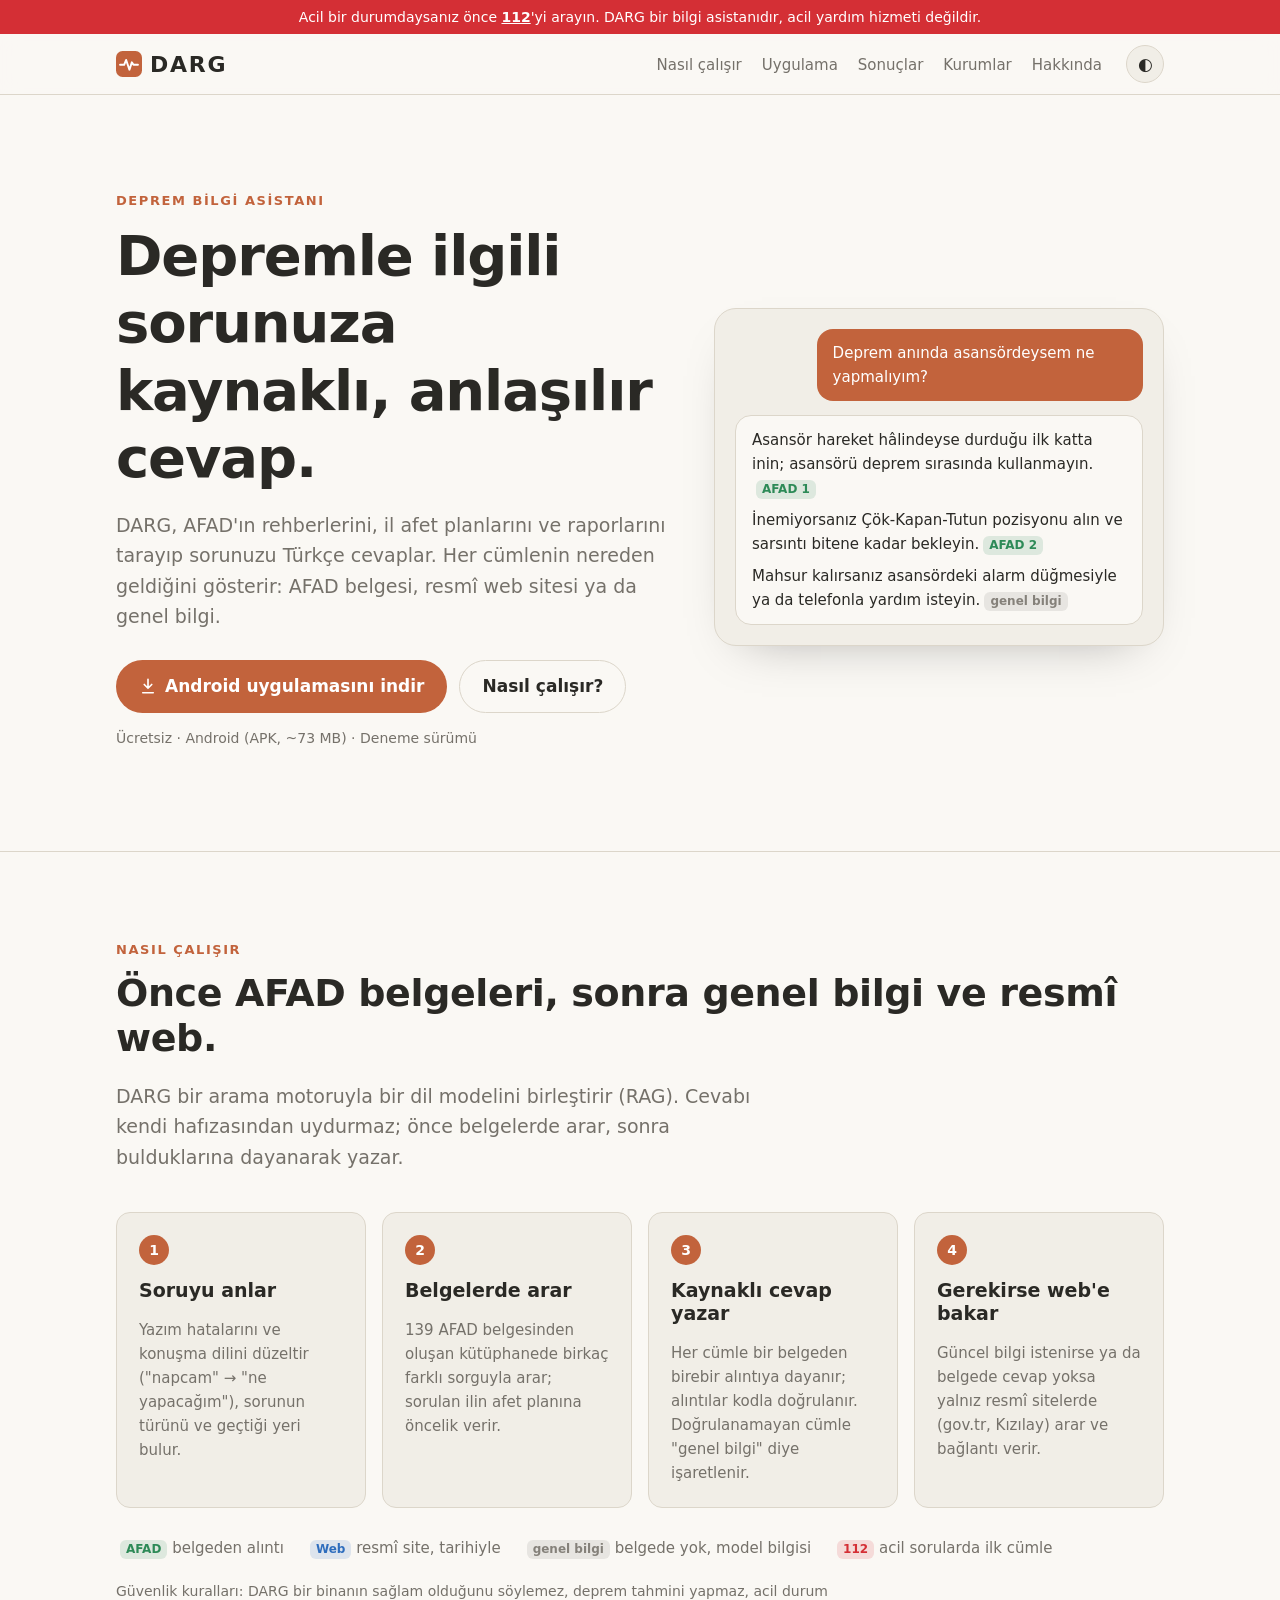
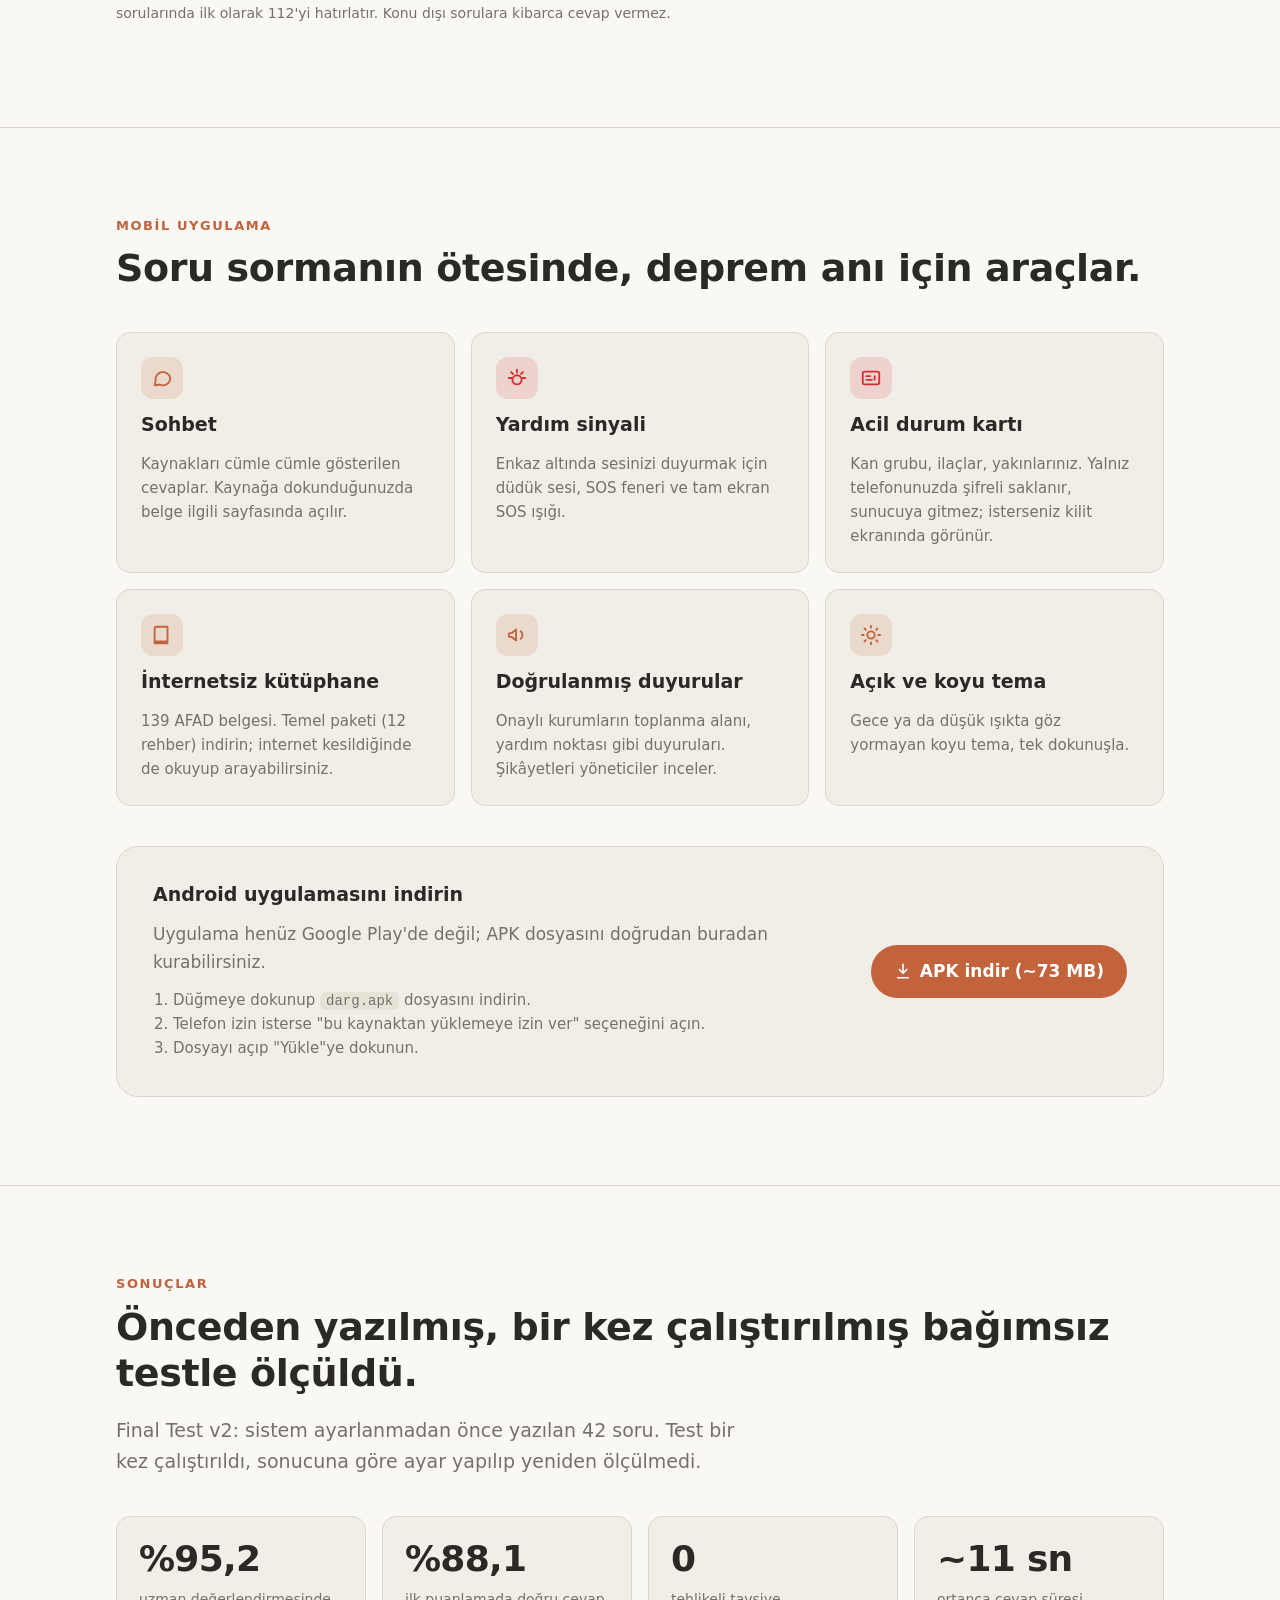
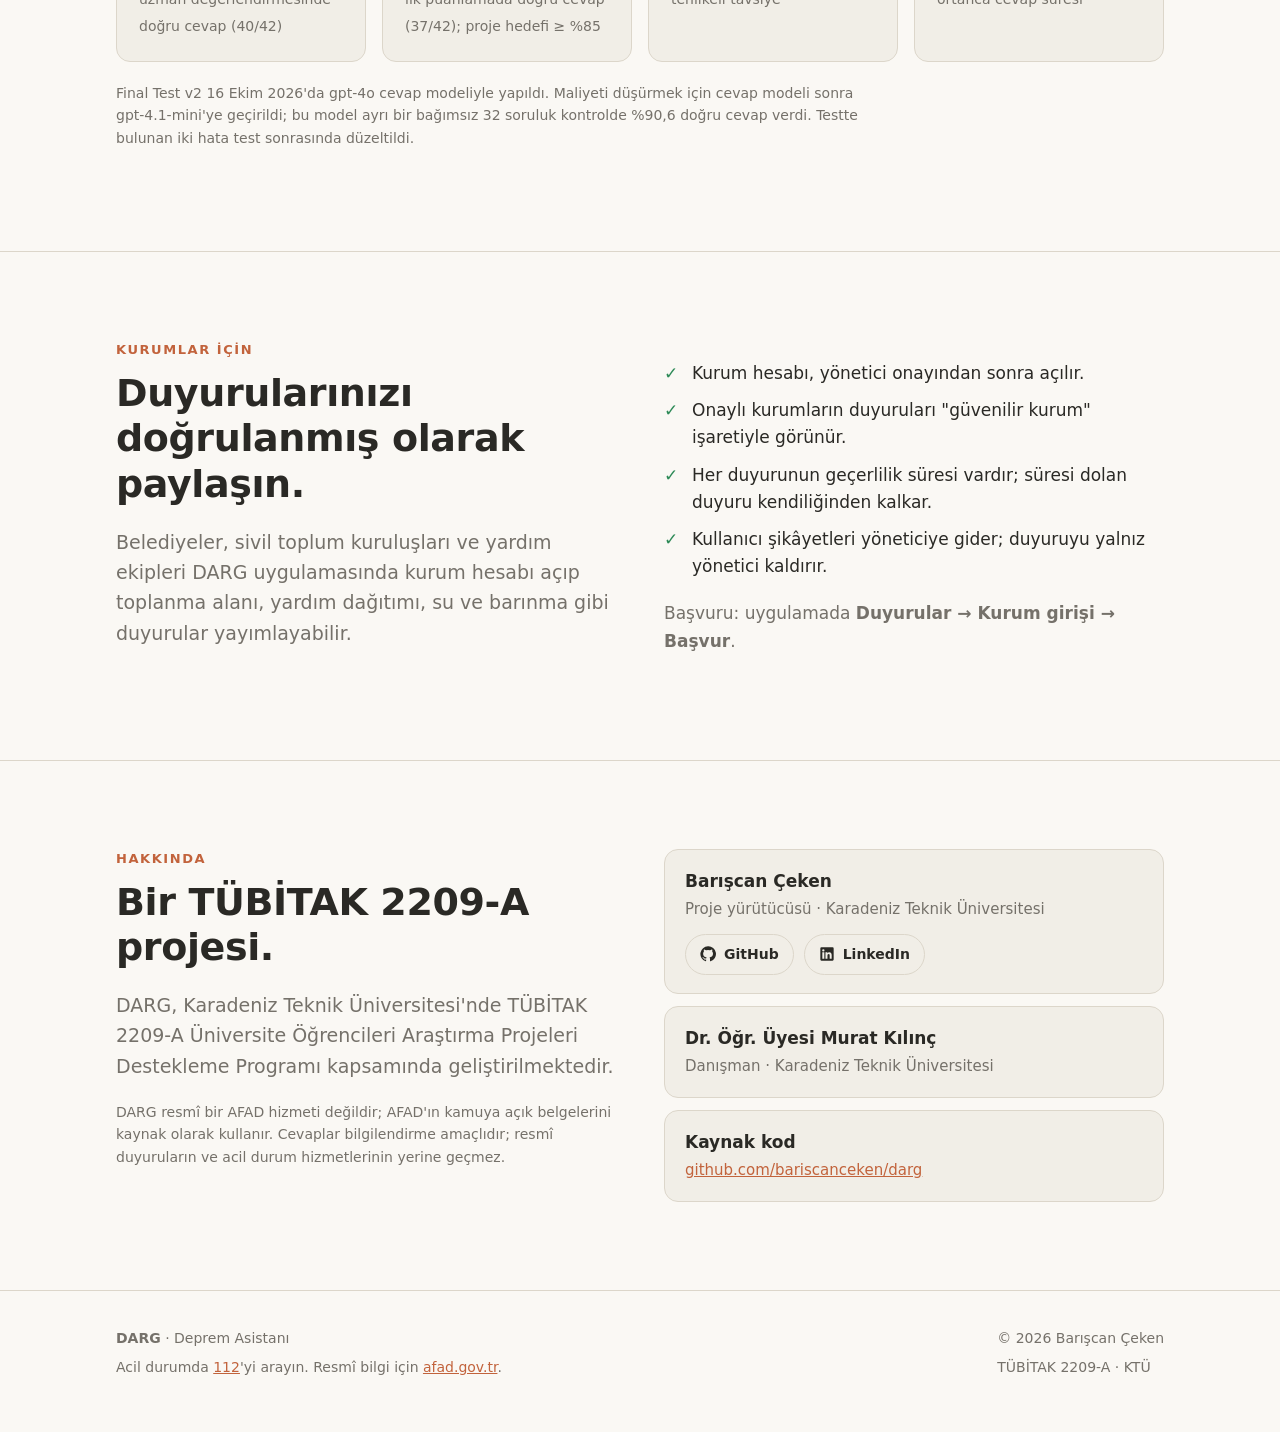
==== website/index.html @ 439f86ca "add the darg.network web site served by caddy. - one-page site in website/ (plain html/css, mobile a" ====
<!doctype html>
<html lang="tr">
<head>
  <meta charset="utf-8">
  <meta name="viewport" content="width=device-width, initial-scale=1">
  <title>DARG – Deprem Asistanı</title>
  <meta name="description" content="DARG, AFAD belgelerine dayanarak Türkçe deprem sorularını kaynak göstererek cevaplayan yapay zekâ asistanı ve mobil uygulaması.">
  <meta name="theme-color" content="#c2633c">
  <meta property="og:title" content="DARG – Deprem Asistanı">
  <meta property="og:description" content="Deprem sorularınıza AFAD belgelerine dayalı, kaynaklı cevaplar.">
  <meta property="og:type" content="website">
  <meta property="og:url" content="https://darg.network/">
  <link rel="icon" href="favicon.svg" type="image/svg+xml">
  <link rel="stylesheet" href="style.css">
  <script>
    // set the saved theme before the page paints, so it does not flash
    try { var t = localStorage.getItem("darg-theme"); if (t) document.documentElement.dataset.theme = t; } catch (e) {}
  </script>
</head>
<body>

<div class="alert">Acil bir durumdaysanız önce <a href="tel:112">112</a>'yi arayın. DARG bir bilgi asistanıdır, acil yardım hizmeti değildir.</div>

<header>
  <nav class="wrap nav" aria-label="Ana menü">
    <a class="logo" href="#">
      <svg viewBox="0 0 32 32" aria-hidden="true"><rect width="32" height="32" rx="8" fill="var(--accent)"/><path d="M5 17h5l2.5-6 4 12 3-9 2 3H27" fill="none" stroke="var(--accent-text)" stroke-width="2.4" stroke-linecap="round" stroke-linejoin="round"/></svg>
      DARG
    </a>
    <ul>
      <li><a href="#nasil">Nasıl çalışır</a></li>
      <li><a href="#uygulama">Uygulama</a></li>
      <li><a href="#sonuclar">Sonuçlar</a></li>
      <li><a href="#kurumlar">Kurumlar</a></li>
      <li><a href="#hakkinda">Hakkında</a></li>
    </ul>
    <button class="theme-btn" id="theme-btn" type="button" aria-label="Açık/koyu tema">◐</button>
  </nav>
</header>

<main>

  <section class="hero">
    <div class="wrap hero-grid">
      <div>
        <p class="eyebrow">Deprem bilgi asistanı</p>
        <h1>Depremle ilgili sorunuza kaynaklı, anlaşılır cevap.</h1>
        <p class="lead">DARG, AFAD'ın rehberlerini, il afet planlarını ve raporlarını tarayıp sorunuzu Türkçe cevaplar.
          Her cümlenin nereden geldiğini gösterir: AFAD belgesi, resmî web sitesi ya da genel bilgi.</p>
        <div class="actions">
          <a class="btn btn-primary" href="/indir/darg.apk" download>
            <svg width="18" height="18" viewBox="0 0 24 24" aria-hidden="true"><path d="M12 3v12m0 0-5-5m5 5 5-5M5 21h14" fill="none" stroke="currentColor" stroke-width="2.2" stroke-linecap="round" stroke-linejoin="round"/></svg>
            Android uygulamasını indir
          </a>
          <a class="btn btn-ghost" href="#nasil">Nasıl çalışır?</a>
        </div>
        <p class="note">Ücretsiz · Android (APK, ~73 MB) · Deneme sürümü</p>
      </div>

      <div class="chat" aria-label="Örnek soru ve cevap">
        <div class="bubble q">Deprem anında asansördeysem ne yapmalıyım?</div>
        <div class="bubble a">
          <p>Asansör hareket hâlindeyse durduğu ilk katta inin; asansörü deprem sırasında kullanmayın.<span class="tag afad">AFAD 1</span></p>
          <p>İnemiyorsanız Çök-Kapan-Tutun pozisyonu alın ve sarsıntı bitene kadar bekleyin.<span class="tag afad">AFAD 2</span></p>
          <p>Mahsur kalırsanız asansördeki alarm düğmesiyle ya da telefonla yardım isteyin.<span class="tag gen">genel bilgi</span></p>
        </div>
      </div>
    </div>
  </section>

  <section id="nasil">
    <div class="wrap">
      <p class="eyebrow">Nasıl çalışır</p>
      <h2>Önce AFAD belgeleri, sonra genel bilgi ve resmî web.</h2>
      <p class="lead">DARG bir arama motoruyla bir dil modelini birleştirir (RAG). Cevabı kendi hafızasından uydurmaz;
        önce belgelerde arar, sonra bulduklarına dayanarak yazar.</p>

      <div class="steps">
        <div class="step">
          <h3>Soruyu anlar</h3>
          <p>Yazım hatalarını ve konuşma dilini düzeltir ("napcam" → "ne yapacağım"), sorunun türünü ve geçtiği yeri bulur.</p>
        </div>
        <div class="step">
          <h3>Belgelerde arar</h3>
          <p>139 AFAD belgesinden oluşan kütüphanede birkaç farklı sorguyla arar; sorulan ilin afet planına öncelik verir.</p>
        </div>
        <div class="step">
          <h3>Kaynaklı cevap yazar</h3>
          <p>Her cümle bir belgeden birebir alıntıya dayanır; alıntılar kodla doğrulanır. Doğrulanamayan cümle "genel bilgi" diye işaretlenir.</p>
        </div>
        <div class="step">
          <h3>Gerekirse web'e bakar</h3>
          <p>Güncel bilgi istenirse ya da belgede cevap yoksa yalnız resmî sitelerde (gov.tr, Kızılay) arar ve bağlantı verir.</p>
        </div>
      </div>

      <div class="legend">
        <span><span class="tag afad">AFAD</span> belgeden alıntı</span>
        <span><span class="tag web">Web</span> resmî site, tarihiyle</span>
        <span><span class="tag gen">genel bilgi</span> belgede yok, model bilgisi</span>
        <span><span class="tag sos">112</span> acil sorularda ilk cümle</span>
      </div>
      <p class="fine">Güvenlik kuralları: DARG bir binanın sağlam olduğunu söylemez, deprem tahmini yapmaz, acil durum sorularında
        ilk olarak 112'yi hatırlatır. Konu dışı sorulara kibarca cevap vermez.</p>
    </div>
  </section>

  <section id="uygulama">
    <div class="wrap">
      <p class="eyebrow">Mobil uygulama</p>
      <h2>Soru sormanın ötesinde, deprem anı için araçlar.</h2>

      <div class="cards">
        <div class="card">
          <div class="icon"><svg viewBox="0 0 24 24" fill="none" stroke="currentColor" stroke-width="2" stroke-linecap="round" stroke-linejoin="round"><path d="M21 12a8 8 0 0 1-11.6 7.1L4 20l1-4.6A8 8 0 1 1 21 12Z"/></svg></div>
          <h3>Sohbet</h3>
          <p>Kaynakları cümle cümle gösterilen cevaplar. Kaynağa dokunduğunuzda belge ilgili sayfasında açılır.</p>
        </div>
        <div class="card sos">
          <div class="icon"><svg viewBox="0 0 24 24" fill="none" stroke="currentColor" stroke-width="2" stroke-linecap="round" stroke-linejoin="round"><path d="M12 3v3M5.6 5.6l2.1 2.1M3 12h3m12 0h3m-2.6-6.4-2.1 2.1"/><circle cx="12" cy="14" r="5"/></svg></div>
          <h3>Yardım sinyali</h3>
          <p>Enkaz altında sesinizi duyurmak için düdük sesi, SOS feneri ve tam ekran SOS ışığı.</p>
        </div>
        <div class="card sos">
          <div class="icon"><svg viewBox="0 0 24 24" fill="none" stroke="currentColor" stroke-width="2" stroke-linecap="round" stroke-linejoin="round"><rect x="3" y="5" width="18" height="14" rx="2"/><path d="M7 10h4M7 14h6M16 10v4"/></svg></div>
          <h3>Acil durum kartı</h3>
          <p>Kan grubu, ilaçlar, yakınlarınız. Yalnız telefonunuzda şifreli saklanır, sunucuya gitmez; isterseniz kilit ekranında görünür.</p>
        </div>
        <div class="card">
          <div class="icon"><svg viewBox="0 0 24 24" fill="none" stroke="currentColor" stroke-width="2" stroke-linecap="round" stroke-linejoin="round"><path d="M4 19V5a2 2 0 0 1 2-2h12v16H6a2 2 0 0 0-2 2Zm0 0a2 2 0 0 0 2 2h12"/></svg></div>
          <h3>İnternetsiz kütüphane</h3>
          <p>139 AFAD belgesi. Temel paketi (12 rehber) indirin; internet kesildiğinde de okuyup arayabilirsiniz.</p>
        </div>
        <div class="card">
          <div class="icon"><svg viewBox="0 0 24 24" fill="none" stroke="currentColor" stroke-width="2" stroke-linecap="round" stroke-linejoin="round"><path d="M3 11v2a1 1 0 0 0 1 1h2l5 4V6L6 10H4a1 1 0 0 0-1 1Zm13-3a5 5 0 0 1 0 8"/></svg></div>
          <h3>Doğrulanmış duyurular</h3>
          <p>Onaylı kurumların toplanma alanı, yardım noktası gibi duyuruları. Şikâyetleri yöneticiler inceler.</p>
        </div>
        <div class="card">
          <div class="icon"><svg viewBox="0 0 24 24" fill="none" stroke="currentColor" stroke-width="2" stroke-linecap="round" stroke-linejoin="round"><circle cx="12" cy="12" r="4"/><path d="M12 2v2m0 16v2M4.9 4.9l1.4 1.4m11.4 11.4 1.4 1.4M2 12h2m16 0h2M4.9 19.1l1.4-1.4M17.7 6.3l1.4-1.4"/></svg></div>
          <h3>Açık ve koyu tema</h3>
          <p>Gece ya da düşük ışıkta göz yormayan koyu tema, tek dokunuşla.</p>
        </div>
      </div>

      <div class="download" id="indir">
        <div>
          <h3>Android uygulamasını indirin</h3>
          <p class="muted" style="margin:0">Uygulama henüz Google Play'de değil; APK dosyasını doğrudan buradan kurabilirsiniz.</p>
          <ol>
            <li>Düğmeye dokunup <code>darg.apk</code> dosyasını indirin.</li>
            <li>Telefon izin isterse "bu kaynaktan yüklemeye izin ver" seçeneğini açın.</li>
            <li>Dosyayı açıp "Yükle"ye dokunun.</li>
          </ol>
        </div>
        <a class="btn btn-primary" href="/indir/darg.apk" download>
          <svg width="18" height="18" viewBox="0 0 24 24" aria-hidden="true"><path d="M12 3v12m0 0-5-5m5 5 5-5M5 21h14" fill="none" stroke="currentColor" stroke-width="2.2" stroke-linecap="round" stroke-linejoin="round"/></svg>
          APK indir (~73 MB)
        </a>
      </div>
    </div>
  </section>

  <section id="sonuclar">
    <div class="wrap">
      <p class="eyebrow">Sonuçlar</p>
      <h2>Önceden yazılmış, bir kez çalıştırılmış bağımsız testle ölçüldü.</h2>
      <p class="lead">Final Test v2: sistem ayarlanmadan önce yazılan 42 soru. Test bir kez çalıştırıldı, sonucuna göre ayar yapılıp yeniden ölçülmedi.</p>

      <div class="stats">
        <div class="stat"><b>%95,2</b><span>uzman değerlendirmesinde doğru cevap (40/42)</span></div>
        <div class="stat"><b>%88,1</b><span>ilk puanlamada doğru cevap (37/42); proje hedefi ≥ %85</span></div>
        <div class="stat"><b>0</b><span>tehlikeli tavsiye</span></div>
        <div class="stat"><b>~11 sn</b><span>ortanca cevap süresi</span></div>
      </div>
      <p class="fine">Final Test v2 16 Ekim 2026'da gpt-4o cevap modeliyle yapıldı. Maliyeti düşürmek için cevap modeli sonra
        gpt-4.1-mini'ye geçirildi; bu model ayrı bir bağımsız 32 soruluk kontrolde %90,6 doğru cevap verdi.
        Testte bulunan iki hata test sonrasında düzeltildi.</p>
    </div>
  </section>

  <section id="kurumlar">
    <div class="wrap split">
      <div>
        <p class="eyebrow">Kurumlar için</p>
        <h2>Duyurularınızı doğrulanmış olarak paylaşın.</h2>
        <p class="lead">Belediyeler, sivil toplum kuruluşları ve yardım ekipleri DARG uygulamasında kurum hesabı açıp
          toplanma alanı, yardım dağıtımı, su ve barınma gibi duyurular yayımlayabilir.</p>
      </div>
      <div>
        <ul class="checks">
          <li>Kurum hesabı, yönetici onayından sonra açılır.</li>
          <li>Onaylı kurumların duyuruları "güvenilir kurum" işaretiyle görünür.</li>
          <li>Her duyurunun geçerlilik süresi vardır; süresi dolan duyuru kendiliğinden kalkar.</li>
          <li>Kullanıcı şikâyetleri yöneticiye gider; duyuruyu yalnız yönetici kaldırır.</li>
        </ul>
        <p class="muted" style="margin-top:20px">Başvuru: uygulamada <b>Duyurular → Kurum girişi → Başvur</b>.</p>
      </div>
    </div>
  </section>

  <section id="hakkinda">
    <div class="wrap split">
      <div>
        <p class="eyebrow">Hakkında</p>
        <h2>Bir TÜBİTAK 2209-A projesi.</h2>
        <p class="lead">DARG, Karadeniz Teknik Üniversitesi'nde TÜBİTAK 2209-A Üniversite Öğrencileri Araştırma Projeleri
          Destekleme Programı kapsamında geliştirilmektedir.</p>
        <p class="fine">DARG resmî bir AFAD hizmeti değildir; AFAD'ın kamuya açık belgelerini kaynak olarak kullanır.
          Cevaplar bilgilendirme amaçlıdır; resmî duyuruların ve acil durum hizmetlerinin yerine geçmez.</p>
      </div>
      <div class="people">
        <div class="person">
          <b>Barışcan Çeken</b>
          <span>Proje yürütücüsü · Karadeniz Teknik Üniversitesi</span>
          <div class="links">
            <a class="btn btn-ghost" href="https://github.com/bariscanceken" target="_blank" rel="noopener">
              <svg viewBox="0 0 24 24" fill="currentColor" aria-hidden="true"><path d="M12 .5a11.5 11.5 0 0 0-3.6 22.4c.6.1.8-.3.8-.6v-2c-3.2.7-3.9-1.5-3.9-1.5-.5-1.3-1.3-1.7-1.3-1.7-1-.7.1-.7.1-.7 1.2.1 1.8 1.2 1.8 1.2 1 1.8 2.7 1.3 3.4 1 .1-.8.4-1.3.7-1.6-2.6-.3-5.3-1.3-5.3-5.7 0-1.3.5-2.3 1.2-3.1-.1-.3-.5-1.5.1-3.1 0 0 1-.3 3.2 1.2a11 11 0 0 1 5.8 0c2.2-1.5 3.2-1.2 3.2-1.2.6 1.6.2 2.8.1 3.1.8.8 1.2 1.9 1.2 3.1 0 4.4-2.7 5.4-5.3 5.7.4.4.8 1.1.8 2.2v3.2c0 .3.2.7.8.6A11.5 11.5 0 0 0 12 .5Z"/></svg>
              GitHub
            </a>
            <a class="btn btn-ghost" href="https://www.linkedin.com/in/LINKEDIN_KULLANICI_ADI/" target="_blank" rel="noopener">
              <svg viewBox="0 0 24 24" fill="currentColor" aria-hidden="true"><path d="M20.4 2H3.6A1.6 1.6 0 0 0 2 3.6v16.8A1.6 1.6 0 0 0 3.6 22h16.8a1.6 1.6 0 0 0 1.6-1.6V3.6A1.6 1.6 0 0 0 20.4 2ZM8 19H5V9.5h3V19ZM6.5 8.2a1.7 1.7 0 1 1 0-3.5 1.7 1.7 0 0 1 0 3.5ZM19 19h-3v-4.6c0-1.1 0-2.5-1.5-2.5S12.7 13 12.7 14.3V19h-3V9.5h2.9v1.3a3.2 3.2 0 0 1 2.8-1.6c3 0 3.6 2 3.6 4.6V19Z"/></svg>
              LinkedIn
            </a>
          </div>
        </div>
        <div class="person">
          <b>Dr. Öğr. Üyesi Murat Kılınç</b>
          <span>Danışman · Karadeniz Teknik Üniversitesi</span>
        </div>
        <div class="person">
          <b>Kaynak kod</b>
          <span><a href="https://github.com/bariscanceken/darg" target="_blank" rel="noopener">github.com/bariscanceken/darg</a></span>
        </div>
      </div>
    </div>
  </section>

</main>

<footer>
  <div class="wrap row">
    <div>
      <p><b>DARG</b> · Deprem Asistanı</p>
      <p>Acil durumda <a href="tel:112">112</a>'yi arayın. Resmî bilgi için <a href="https://www.afad.gov.tr" target="_blank" rel="noopener">afad.gov.tr</a>.</p>
    </div>
    <div>
      <p>© <span id="year">2026</span> Barışcan Çeken</p>
      <p>TÜBİTAK 2209-A · KTÜ</p>
    </div>
  </div>
</footer>

<script src="script.js"></script>
</body>
</html>
---- website/style.css ----
/* DARG web site. Colours follow the mobile app (mobile/lib/theme.dart); the accent is the one to change once the
   logo arrives. Light is the default, dark follows the system unless the visitor picks one (data-theme). */
:root {
  --bg: #faf8f4;
  --surface: #f1eee7;
  --surface-high: #e7e2d8;
  --border: #dcd6ca;
  --text: #2a2925;
  --muted: #75716a;
  --accent: #c2633c;
  --accent-text: #ffffff;
  --emergency: #d42f35;
  --afad: #2d8a57;
  --web: #2e6dbd;
  --general: #85817a;
  --radius: 14px;
  --max: 1080px;
  color-scheme: light;
}

@media (prefers-color-scheme: dark) {
  :root:not([data-theme="light"]) {
    --bg: #1f1e1c;
    --surface: #2a2927;
    --surface-high: #353431;
    --border: #3e3d39;
    --text: #ece9e2;
    --muted: #a19e96;
    --accent: #d9774f;
    --accent-text: #1f1e1c;
    --emergency: #e5484d;
    --afad: #6fbf8b;
    --web: #6ea8e8;
    --general: #8c8981;
    color-scheme: dark;
  }
}

:root[data-theme="dark"] {
  --bg: #1f1e1c;
  --surface: #2a2927;
  --surface-high: #353431;
  --border: #3e3d39;
  --text: #ece9e2;
  --muted: #a19e96;
  --accent: #d9774f;
  --accent-text: #1f1e1c;
  --emergency: #e5484d;
  --afad: #6fbf8b;
  --web: #6ea8e8;
  --general: #8c8981;
  color-scheme: dark;
}

* { box-sizing: border-box; }

html { scroll-behavior: smooth; scroll-padding-top: 72px; }

body {
  margin: 0;
  background: var(--bg);
  color: var(--text);
  font-family: "Inter", system-ui, -apple-system, "Segoe UI", Roboto, sans-serif;
  font-size: 17px;
  line-height: 1.6;
  -webkit-font-smoothing: antialiased;
}

a { color: var(--accent); }
img, svg { display: block; max-width: 100%; }

.wrap { max-width: var(--max); margin: 0 auto; padding: 0 16px; }

/* --- emergency strip and header --- */
.alert {
  background: var(--emergency);
  color: #fff;
  text-align: center;
  font-size: 14px;
  padding: 6px 16px;
}
.alert a { color: #fff; font-weight: 700; }

header {
  position: sticky;
  top: 0;
  z-index: 10;
  background: color-mix(in srgb, var(--bg) 88%, transparent);
  backdrop-filter: blur(10px);
  border-bottom: 1px solid var(--border);
}
.nav { display: flex; align-items: center; gap: 24px; height: 60px; }
.logo {
  font-weight: 800;
  font-size: 22px;
  letter-spacing: 0.08em;
  color: var(--text);
  text-decoration: none;
  display: flex;
  align-items: center;
  gap: 8px;
}
.logo svg { width: 26px; height: 26px; }
.nav ul { list-style: none; display: flex; gap: 20px; margin: 0 0 0 auto; padding: 0; }
.nav ul a { color: var(--muted); text-decoration: none; font-size: 15px; }
.nav ul a:hover { color: var(--text); }
.theme-btn {
  background: var(--surface);
  border: 1px solid var(--border);
  color: var(--text);
  border-radius: 999px;
  width: 38px;
  height: 38px;
  cursor: pointer;
  font-size: 17px;
  flex: none;
}

/* --- buttons --- */
.btn {
  display: inline-flex;
  align-items: center;
  gap: 8px;
  padding: 12px 22px;
  border-radius: 999px;
  font-weight: 600;
  text-decoration: none;
  border: 1px solid transparent;
}
.btn-primary { background: var(--accent); color: var(--accent-text); }
.btn-primary:hover { filter: brightness(1.06); }
.btn-ghost { border-color: var(--border); color: var(--text); }
.btn-ghost:hover { background: var(--surface); }

/* --- sections --- */
section { padding: 88px 0; }
section + section { border-top: 1px solid var(--border); }
.eyebrow {
  color: var(--accent);
  font-weight: 700;
  font-size: 13px;
  letter-spacing: 0.12em;
  text-transform: uppercase;
  margin: 0 0 10px;
}
h1, h2, h3 { line-height: 1.2; margin: 0 0 16px; }
h1 { font-size: clamp(34px, 6vw, 56px); letter-spacing: -0.02em; }
h2 { font-size: clamp(26px, 4vw, 38px); letter-spacing: -0.01em; }
h3 { font-size: 19px; }
.lead { font-size: 19px; color: var(--muted); max-width: 640px; }
.muted { color: var(--muted); }

/* --- hero --- */
.hero { padding: 96px 0 88px; }
.hero-grid { display: grid; grid-template-columns: 1.1fr 0.9fr; gap: 48px; align-items: center; }
.hero .actions { display: flex; flex-wrap: wrap; gap: 12px; margin-top: 28px; }
.hero .note { font-size: 14px; color: var(--muted); margin-top: 14px; }

/* the sample answer in the hero: what a DARG answer looks like */
.chat {
  background: var(--surface);
  border: 1px solid var(--border);
  border-radius: 22px;
  padding: 20px;
  box-shadow: 0 20px 50px -30px rgba(0, 0, 0, 0.35);
}
.bubble { border-radius: 16px; padding: 12px 16px; font-size: 15px; }
.bubble.q {
  background: var(--accent);
  color: var(--accent-text);
  margin-left: auto;
  max-width: 80%;
  width: fit-content;
  margin-bottom: 14px;
}
.bubble.a { background: var(--bg); border: 1px solid var(--border); }
.bubble.a p { margin: 0 0 8px; }
.bubble.a p:last-child { margin: 0; }
.tag {
  display: inline-block;
  font-size: 12px;
  font-weight: 700;
  border-radius: 6px;
  padding: 0 6px;
  margin-left: 4px;
  white-space: nowrap;
}
.tag.afad { color: var(--afad); background: color-mix(in srgb, var(--afad) 14%, transparent); }
.tag.web { color: var(--web); background: color-mix(in srgb, var(--web) 14%, transparent); }
.tag.gen { color: var(--general); background: color-mix(in srgb, var(--general) 16%, transparent); }
.tag.sos { color: var(--emergency); background: color-mix(in srgb, var(--emergency) 14%, transparent); }

/* --- how it works --- */
.steps { display: grid; grid-template-columns: repeat(4, 1fr); gap: 16px; margin-top: 40px; counter-reset: step; }
.step {
  background: var(--surface);
  border: 1px solid var(--border);
  border-radius: var(--radius);
  padding: 22px;
  position: relative;
}
.step::before {
  counter-increment: step;
  content: counter(step);
  display: grid;
  place-items: center;
  width: 30px;
  height: 30px;
  border-radius: 50%;
  background: var(--accent);
  color: var(--accent-text);
  font-weight: 700;
  font-size: 14px;
  margin-bottom: 14px;
}
.step p { margin: 0; color: var(--muted); font-size: 15px; }
.legend { display: flex; flex-wrap: wrap; gap: 10px 22px; margin-top: 28px; font-size: 15px; color: var(--muted); }

/* --- features --- */
.cards { display: grid; grid-template-columns: repeat(3, 1fr); gap: 16px; margin-top: 40px; }
.card {
  background: var(--surface);
  border: 1px solid var(--border);
  border-radius: var(--radius);
  padding: 24px;
}
.card .icon {
  width: 42px;
  height: 42px;
  border-radius: 12px;
  display: grid;
  place-items: center;
  background: color-mix(in srgb, var(--accent) 15%, transparent);
  color: var(--accent);
  margin-bottom: 14px;
}
.card .icon svg { width: 22px; height: 22px; }
.card.sos .icon { background: color-mix(in srgb, var(--emergency) 15%, transparent); color: var(--emergency); }
.card p { margin: 0; color: var(--muted); font-size: 15px; }

/* --- download --- */
.download {
  display: grid;
  grid-template-columns: 1fr auto;
  gap: 32px;
  align-items: center;
  background: var(--surface);
  border: 1px solid var(--border);
  border-radius: 22px;
  padding: 36px;
  margin-top: 40px;
}
.download ol { margin: 12px 0 0; padding-left: 20px; color: var(--muted); font-size: 15px; }
.download code {
  background: var(--surface-high);
  padding: 1px 6px;
  border-radius: 6px;
  font-size: 14px;
}

/* --- results --- */
.stats { display: grid; grid-template-columns: repeat(4, 1fr); gap: 16px; margin-top: 40px; }
.stat {
  background: var(--surface);
  border: 1px solid var(--border);
  border-radius: var(--radius);
  padding: 22px;
}
.stat b { display: block; font-size: 36px; line-height: 1.1; letter-spacing: -0.02em; margin-bottom: 6px; }
.stat span { color: var(--muted); font-size: 14px; }
.fine { font-size: 14px; color: var(--muted); margin-top: 20px; max-width: 760px; }

/* --- institutions and about --- */
.split { display: grid; grid-template-columns: 1fr 1fr; gap: 48px; align-items: start; }
.checks { list-style: none; padding: 0; margin: 20px 0 0; }
.checks li { padding-left: 28px; position: relative; margin-bottom: 10px; }
.checks li::before { content: "✓"; position: absolute; left: 0; color: var(--afad); font-weight: 700; }
.people { display: grid; gap: 12px; }
.person {
  background: var(--surface);
  border: 1px solid var(--border);
  border-radius: var(--radius);
  padding: 18px 20px;
}
.person b { display: block; }
.person span { color: var(--muted); font-size: 15px; }
.links { display: flex; flex-wrap: wrap; gap: 10px; margin-top: 12px; }
.links a { font-size: 14px; padding: 8px 14px; }
.links svg { width: 16px; height: 16px; }

/* --- footer --- */
footer { border-top: 1px solid var(--border); padding: 36px 0 48px; font-size: 14px; color: var(--muted); }
footer .row { display: flex; flex-wrap: wrap; justify-content: space-between; gap: 16px; }
footer p { margin: 0 0 6px; }

/* --- small screens --- */
@media (max-width: 900px) {
  .hero-grid, .split, .download { grid-template-columns: 1fr; }
  .steps, .stats { grid-template-columns: repeat(2, 1fr); }
  .cards { grid-template-columns: repeat(2, 1fr); }
}
@media (max-width: 640px) {
  .nav ul { display: none; }
  .theme-btn { margin-left: auto; }
  section { padding: 64px 0; }
  .hero { padding: 56px 0 64px; }
  .steps, .cards { grid-template-columns: 1fr; }
  .download { padding: 24px; }
}
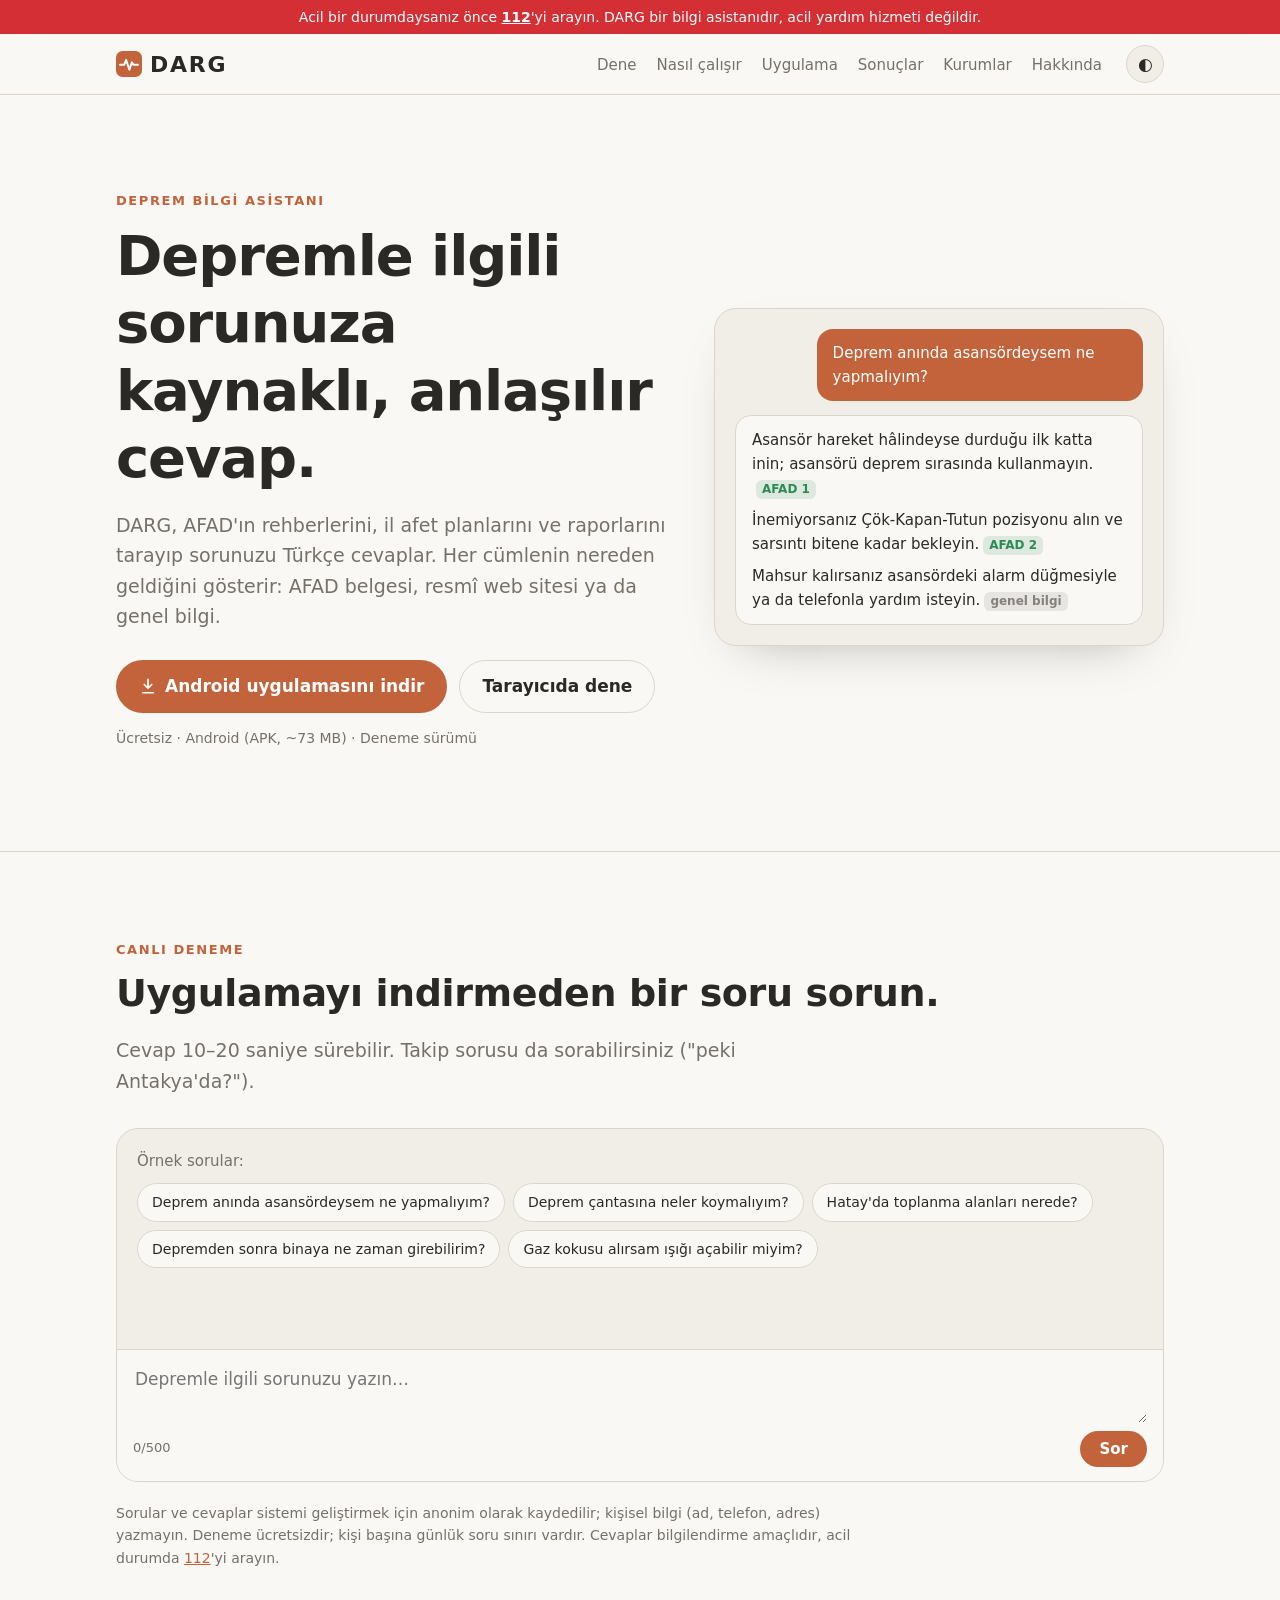
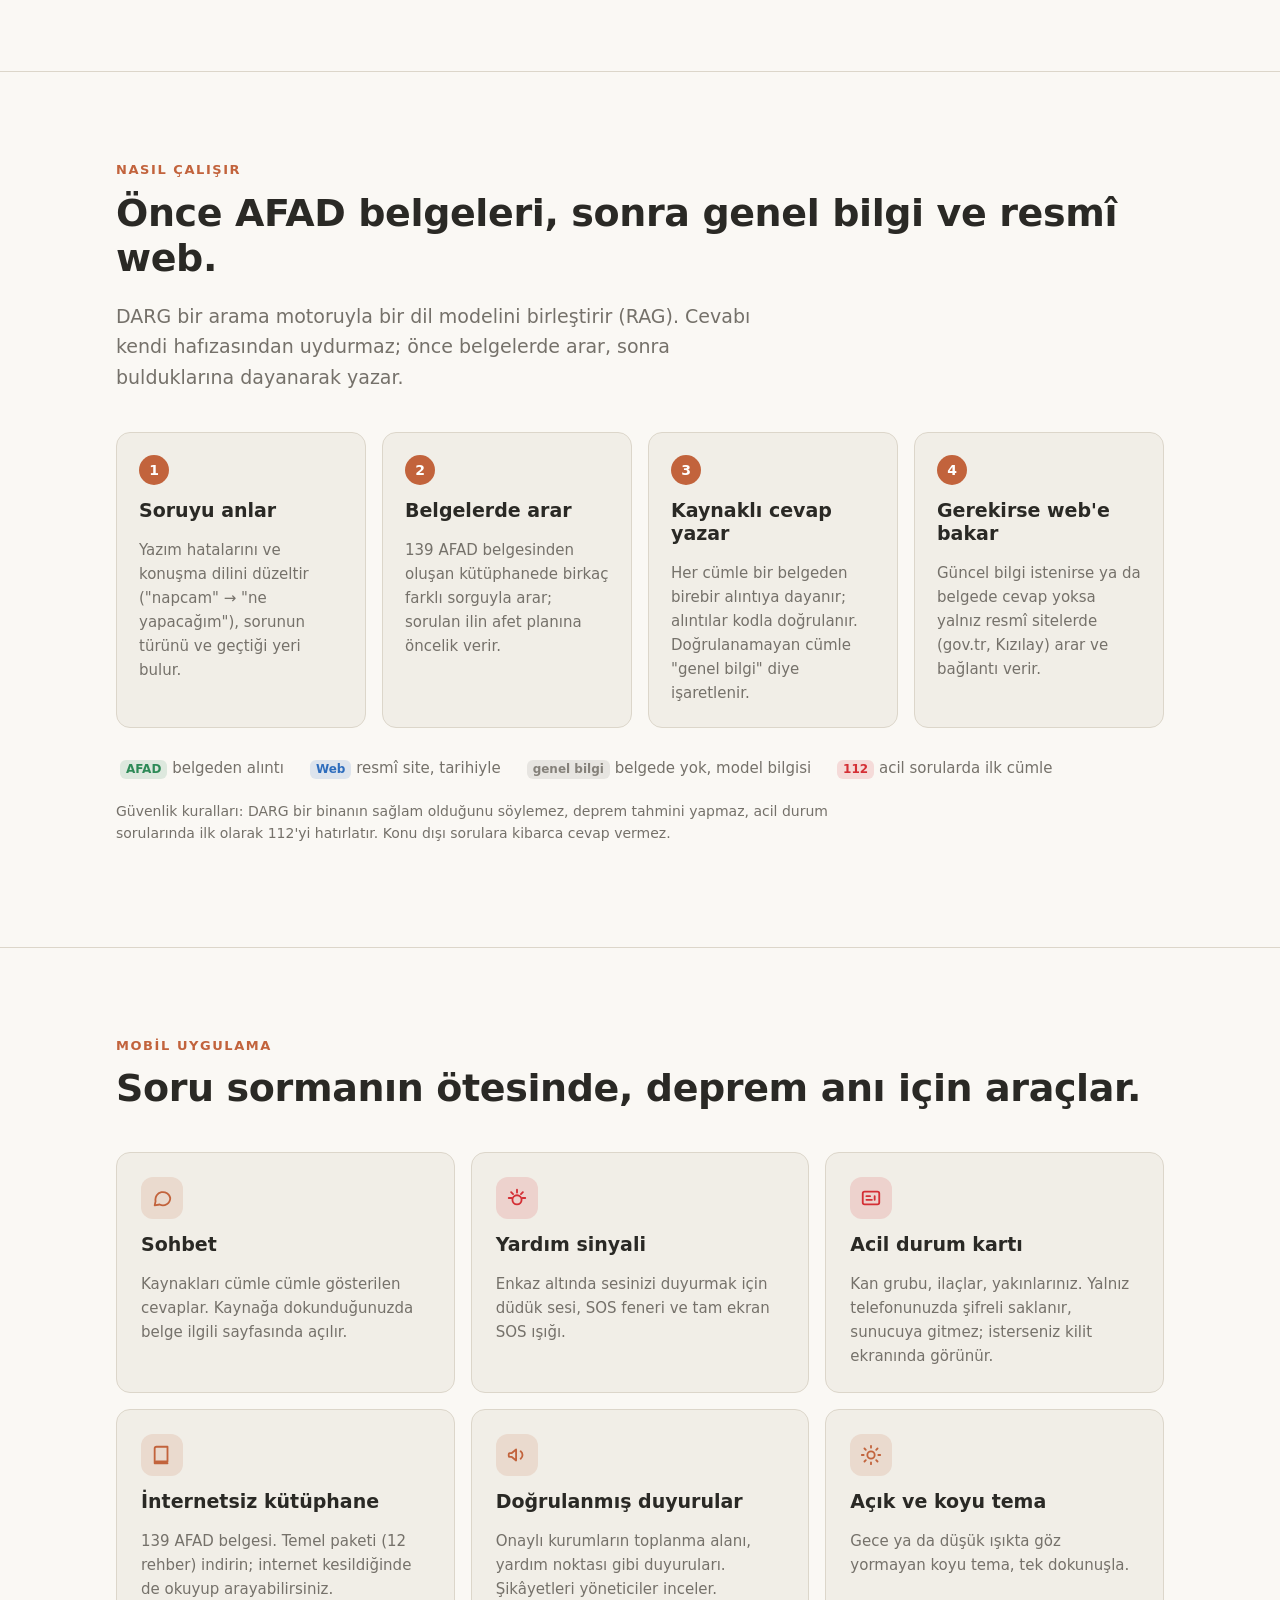
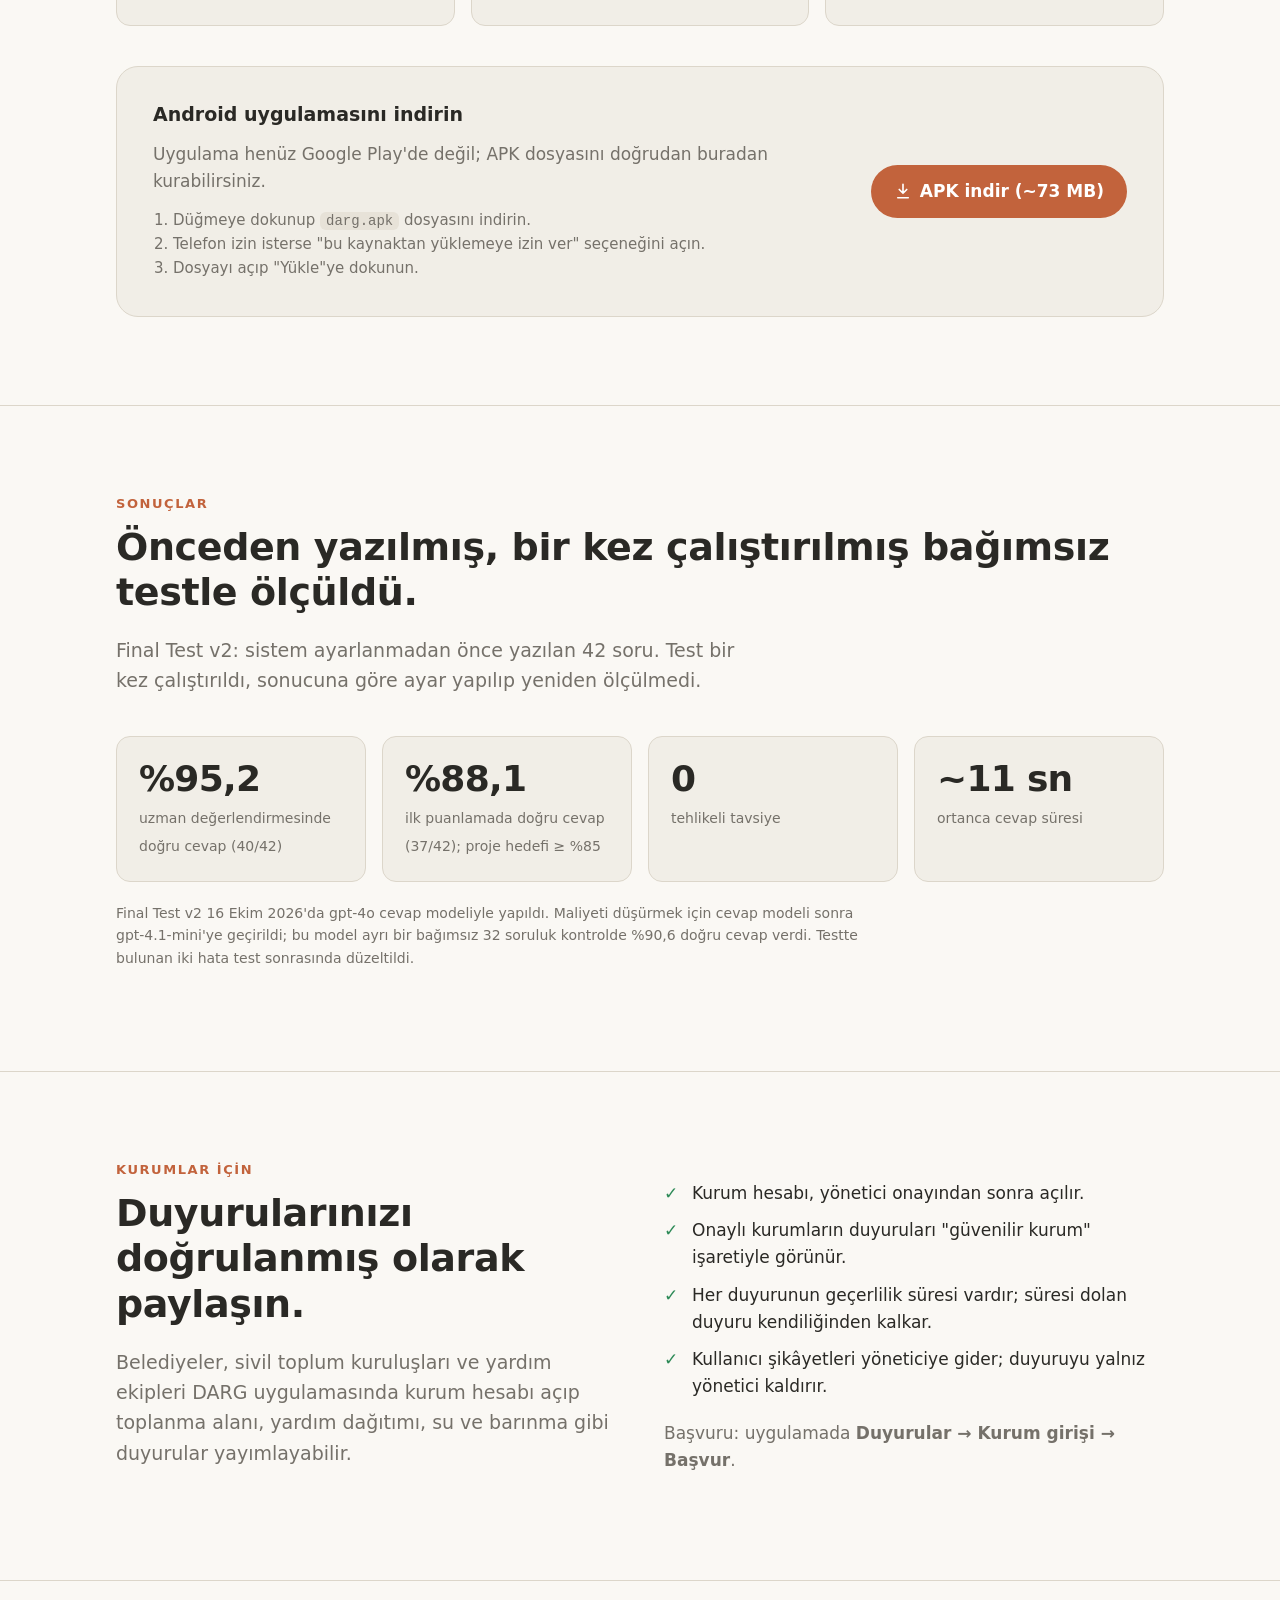
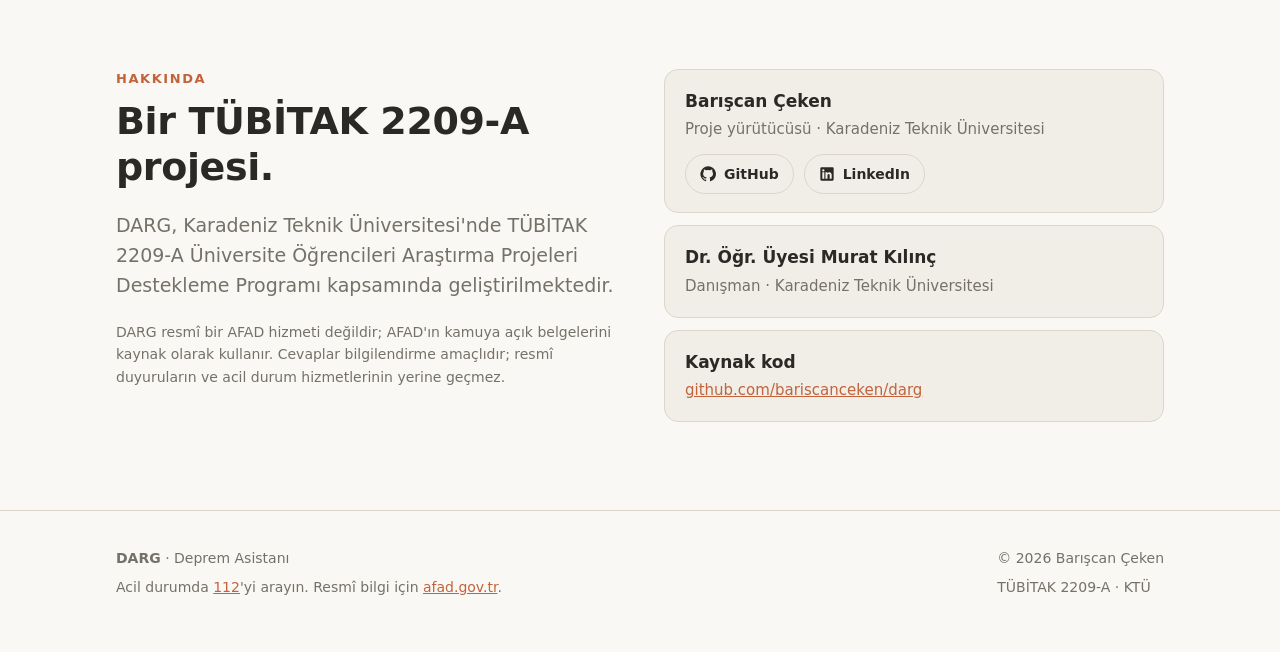
==== commit 240ed401: "add a live demo to the web site so visitors can ask without installing the app. - website: "Dene" se" ====
--- a/website/index.html
+++ b/website/index.html
@@ -28,6 +28,7 @@
       DARG
     </a>
     <ul>
+      <li><a href="#dene">Dene</a></li>
       <li><a href="#nasil">Nasıl çalışır</a></li>
       <li><a href="#uygulama">Uygulama</a></li>
       <li><a href="#sonuclar">Sonuçlar</a></li>
@@ -52,7 +53,7 @@
             <svg width="18" height="18" viewBox="0 0 24 24" aria-hidden="true"><path d="M12 3v12m0 0-5-5m5 5 5-5M5 21h14" fill="none" stroke="currentColor" stroke-width="2.2" stroke-linecap="round" stroke-linejoin="round"/></svg>
             Android uygulamasını indir
           </a>
-          <a class="btn btn-ghost" href="#nasil">Nasıl çalışır?</a>
+          <a class="btn btn-ghost" href="#dene">Tarayıcıda dene</a>
         </div>
         <p class="note">Ücretsiz · Android (APK, ~73 MB) · Deneme sürümü</p>
       </div>
@@ -65,6 +66,42 @@
           <p>Mahsur kalırsanız asansördeki alarm düğmesiyle ya da telefonla yardım isteyin.<span class="tag gen">genel bilgi</span></p>
         </div>
       </div>
+    </div>
+  </section>
+
+  <section id="dene">
+    <div class="wrap">
+      <p class="eyebrow">Canlı deneme</p>
+      <h2>Uygulamayı indirmeden bir soru sorun.</h2>
+      <p class="lead">Cevap 10–20 saniye sürebilir. Takip sorusu da sorabilirsiniz ("peki Antakya'da?").</p>
+
+      <div class="demo">
+        <div class="demo-log" id="demo-log" aria-live="polite">
+          <div class="demo-empty" id="demo-empty">
+            <p>Örnek sorular:</p>
+            <div class="chips">
+              <button type="button" class="chip">Deprem anında asansördeysem ne yapmalıyım?</button>
+              <button type="button" class="chip">Deprem çantasına neler koymalıyım?</button>
+              <button type="button" class="chip">Hatay'da toplanma alanları nerede?</button>
+              <button type="button" class="chip">Depremden sonra binaya ne zaman girebilirim?</button>
+              <button type="button" class="chip">Gaz kokusu alırsam ışığı açabilir miyim?</button>
+            </div>
+          </div>
+        </div>
+
+        <form class="demo-form" id="demo-form">
+          <textarea id="demo-input" rows="2" maxlength="500" placeholder="Depremle ilgili sorunuzu yazın…"
+                    aria-label="Sorunuz"></textarea>
+          <div class="demo-bar">
+            <span class="muted" id="demo-count">0/500</span>
+            <button type="button" class="btn btn-ghost btn-small" id="demo-new" hidden>Yeni sohbet</button>
+            <button type="submit" class="btn btn-primary btn-small" id="demo-send">Sor</button>
+          </div>
+        </form>
+      </div>
+      <p class="fine">Sorular ve cevaplar sistemi geliştirmek için anonim olarak kaydedilir; kişisel bilgi (ad, telefon,
+        adres) yazmayın. Deneme ücretsizdir; kişi başına günlük soru sınırı vardır. Cevaplar bilgilendirme amaçlıdır,
+        acil durumda <a href="tel:112">112</a>'yi arayın.</p>
     </div>
   </section>
 
--- a/website/style.css
+++ b/website/style.css
@@ -68,6 +68,7 @@
 
 a { color: var(--accent); }
 img, svg { display: block; max-width: 100%; }
+[hidden] { display: none !important; }
 
 .wrap { max-width: var(--max); margin: 0 auto; padding: 0 16px; }
 
@@ -190,6 +191,92 @@
 .tag.gen { color: var(--general); background: color-mix(in srgb, var(--general) 16%, transparent); }
 .tag.sos { color: var(--emergency); background: color-mix(in srgb, var(--emergency) 14%, transparent); }
 
+/* --- live demo: asks the API (script.js) --- */
+.demo {
+  background: var(--surface);
+  border: 1px solid var(--border);
+  border-radius: 22px;
+  margin-top: 32px;
+  overflow: hidden;
+}
+.demo-log {
+  padding: 20px;
+  min-height: 220px;
+  max-height: 560px;
+  overflow-y: auto;
+  display: flex;
+  flex-direction: column;
+  gap: 14px;
+}
+.demo-empty p { margin: 0 0 10px; color: var(--muted); font-size: 15px; }
+.chips { display: flex; flex-wrap: wrap; gap: 8px; }
+.chip {
+  background: var(--bg);
+  border: 1px solid var(--border);
+  color: var(--text);
+  border-radius: 999px;
+  padding: 7px 14px;
+  font: inherit;
+  font-size: 14px;
+  cursor: pointer;
+  text-align: left;
+}
+.chip:hover { border-color: var(--accent); }
+.demo-log .bubble.q { margin-bottom: 0; }
+.bubble.a .muted { font-size: 14px; }
+.bubble.err {
+  border-color: color-mix(in srgb, var(--emergency) 45%, var(--border));
+  color: var(--text);
+}
+.thinking::after {
+  content: "";
+  display: inline-block;
+  width: 1em;
+  animation: dots 1.2s steps(4) infinite;
+  text-align: left;
+}
+@keyframes dots { 0% { content: ""; } 25% { content: "."; } 50% { content: ".."; } 75% { content: "..."; } }
+.sources { margin: 12px 0 0; padding: 10px 0 0; border-top: 1px solid var(--border); list-style: none; font-size: 14px; }
+.sources li { margin-bottom: 4px; color: var(--muted); overflow-wrap: anywhere; }
+.sources .tag { margin: 0 6px 0 0; }
+.rate { display: flex; align-items: center; flex-wrap: wrap; gap: 8px; margin-top: 10px; font-size: 14px; color: var(--muted); }
+.rate button, .rate-note button {
+  background: transparent;
+  border: 1px solid var(--border);
+  color: var(--text);
+  border-radius: 999px;
+  padding: 3px 12px;
+  font: inherit;
+  cursor: pointer;
+}
+.rate button[aria-pressed="true"] { border-color: var(--accent); background: color-mix(in srgb, var(--accent) 14%, transparent); }
+.rate-note { display: flex; gap: 8px; margin-top: 8px; width: 100%; }
+.rate-note input {
+  flex: 1;
+  min-width: 0;
+  background: var(--bg);
+  border: 1px solid var(--border);
+  color: var(--text);
+  border-radius: 10px;
+  padding: 6px 10px;
+  font: inherit;
+  font-size: 14px;
+}
+.demo-form { border-top: 1px solid var(--border); padding: 14px 16px; background: var(--bg); }
+.demo-form textarea {
+  width: 100%;
+  resize: vertical;
+  background: transparent;
+  border: 0;
+  color: var(--text);
+  font: inherit;
+  outline: none;
+}
+.demo-bar { display: flex; align-items: center; gap: 10px; }
+.demo-bar .muted { font-size: 13px; margin-right: auto; }
+.btn-small { padding: 8px 18px; font-size: 15px; cursor: pointer; font-family: inherit; }
+.btn-small:disabled { opacity: 0.55; cursor: wait; }
+
 /* --- how it works --- */
 .steps { display: grid; grid-template-columns: repeat(4, 1fr); gap: 16px; margin-top: 40px; counter-reset: step; }
 .step {
@@ -306,4 +393,5 @@
   .hero { padding: 56px 0 64px; }
   .steps, .cards { grid-template-columns: 1fr; }
   .download { padding: 24px; }
-}
+  .demo-log { padding: 14px; max-height: 70vh; }
+}
